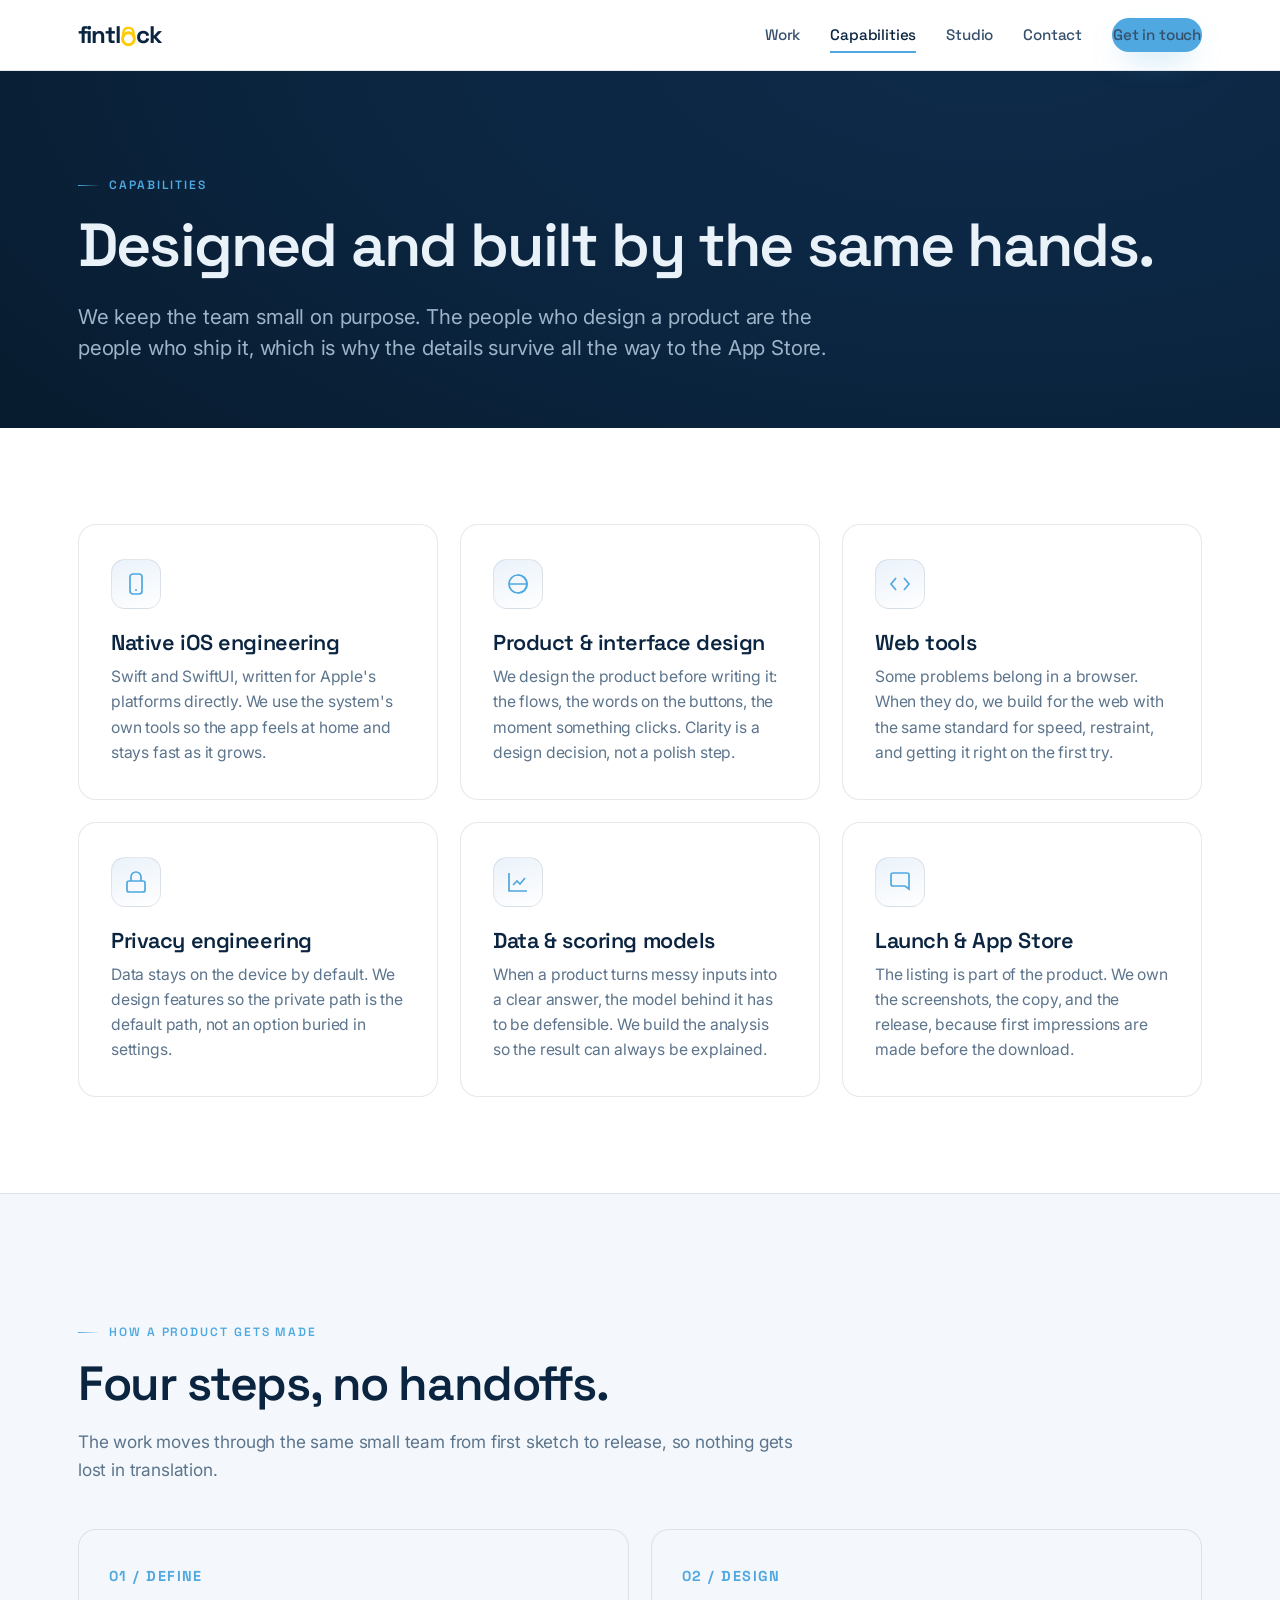
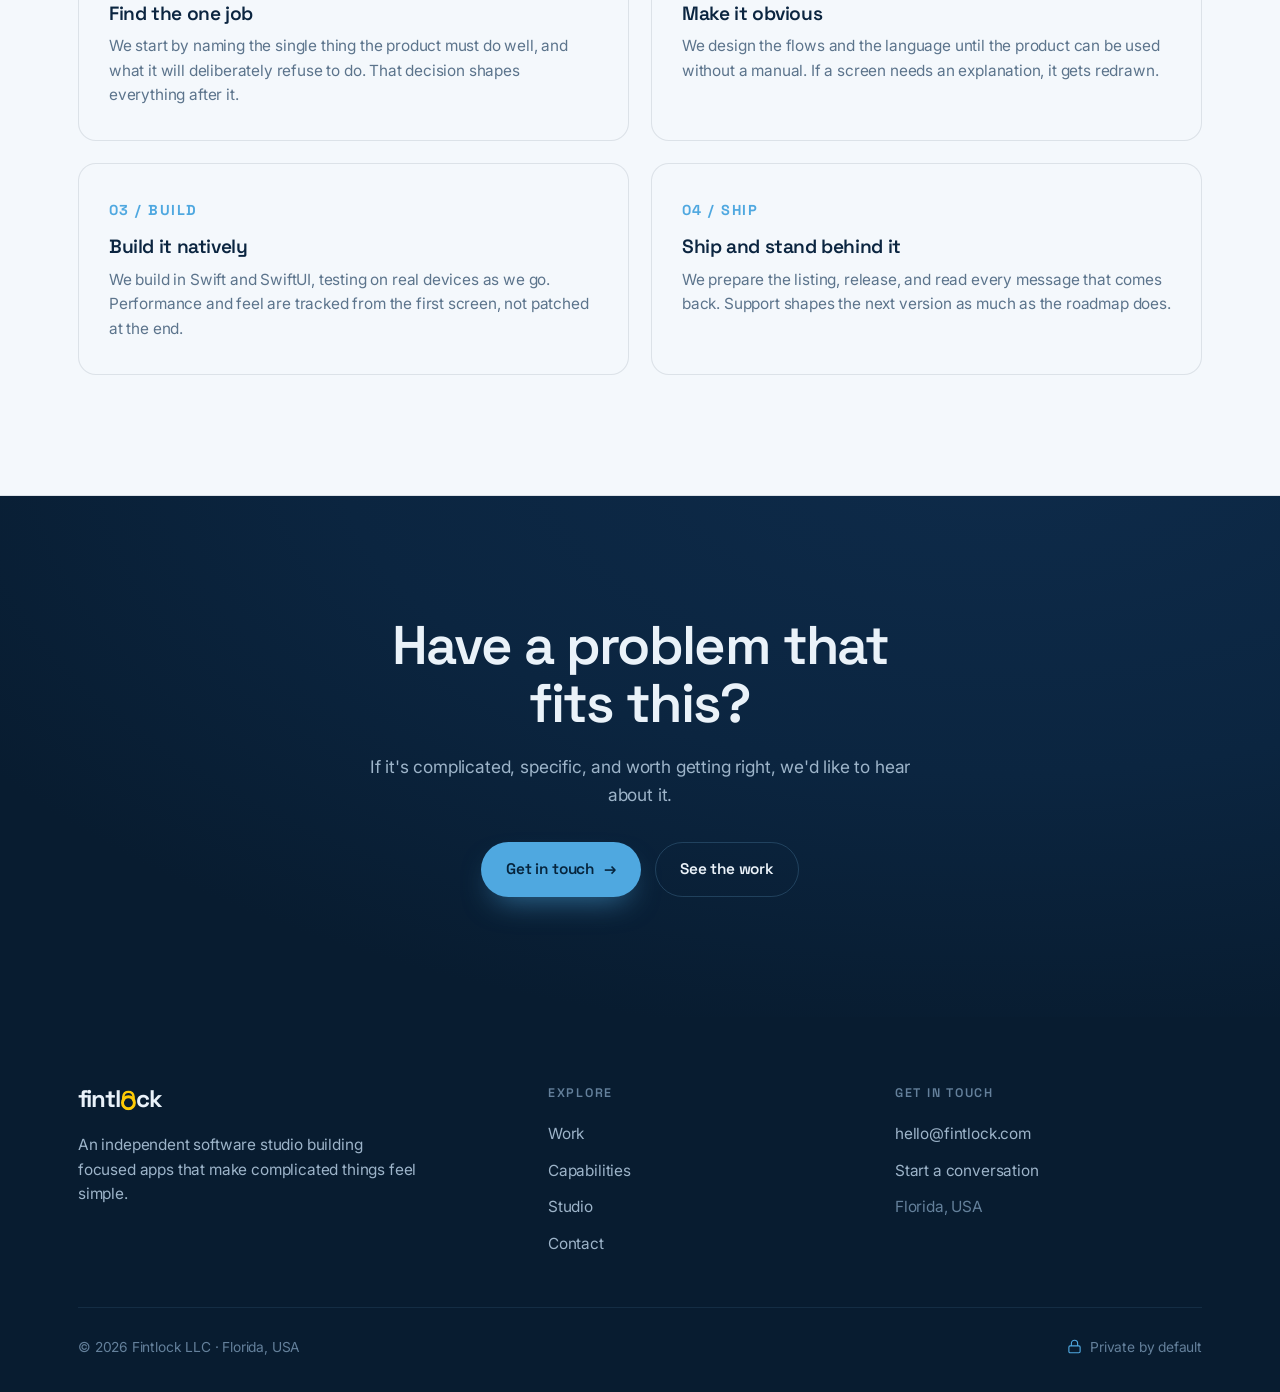
==== capabilities.html @ 6f660815 "Replace site with new multi-page design (alternate); original saved on original-backup branch" ====
<!DOCTYPE html>
<html lang="en">
<head>
  <meta charset="utf-8">
  <meta name="viewport" content="width=device-width, initial-scale=1">
  <title>Capabilities — Fintlock</title>
  <meta name="description" content="How Fintlock works: native iOS engineering, in-house product design, and web tools, delivered by one small team from idea to App Store.">
  <meta property="og:title" content="Capabilities — Fintlock">
  <meta property="og:description" content="Native iOS, product design, and web tools, carried end to end by one team.">
  <link rel="preconnect" href="https://fonts.googleapis.com">
  <link rel="preconnect" href="https://fonts.gstatic.com" crossorigin>
  <link href="https://fonts.googleapis.com/css2?family=Inter:wght@400;500;600&family=Space+Grotesk:wght@500;600;700&display=swap" rel="stylesheet">
  <link rel="stylesheet" href="styles.css">
</head>
<body>

  <header class="site-nav">
    <div class="wrap nav-inner">
      <a class="wordmark" href="index.html" aria-label="Fintlock — home">fintl<svg class="lock-o" viewBox="0 0 70 94" aria-hidden="true" focusable="false"><path d="M11 46V30a24 24 0 0 1 48 0v16" fill="none" stroke="#FFCB05" stroke-width="12" stroke-linecap="round"/><circle cx="35" cy="58" r="28" fill="none" stroke="#FFCB05" stroke-width="14"/></svg>ck</a>
      <div class="nav-right">
        <nav class="nav-links" aria-label="Primary">
          <a href="work.html">Work</a>
          <a href="capabilities.html" class="active">Capabilities</a>
          <a href="studio.html">Studio</a>
          <a href="contact.html">Contact</a>
          <a class="btn btn-primary nav-cta" href="contact.html">Get in touch</a>
        </nav>
        <button class="nav-toggle" type="button" aria-label="Toggle navigation" aria-expanded="false">
          <span></span><span></span><span></span>
        </button>
      </div>
    </div>
  </header>

  <main>

    <section class="page-hero on-navy">
      <div class="wrap">
        <span class="eyebrow">Capabilities</span>
        <h1>Designed and built by the same hands.</h1>
        <p class="lead">We keep the team small on purpose. The people who design a product are the people who ship it, which is why the details survive all the way to the App Store.</p>
      </div>
    </section>

    <section class="section-pad">
      <div class="wrap">
        <div class="grid grid-3">
          <article class="card reveal">
            <div class="ico"><svg viewBox="0 0 24 24" fill="none" stroke="currentColor" stroke-width="1.7" aria-hidden="true"><rect x="6" y="2" width="12" height="20" rx="3"/><line x1="11" y1="18" x2="13" y2="18"/></svg></div>
            <h3>Native iOS engineering</h3>
            <p>Swift and SwiftUI, written for Apple's platforms directly. We use the system's own tools so the app feels at home and stays fast as it grows.</p>
          </article>
          <article class="card reveal">
            <div class="ico"><svg viewBox="0 0 24 24" fill="none" stroke="currentColor" stroke-width="1.7" aria-hidden="true"><circle cx="12" cy="12" r="9"/><path d="M12 3a9 9 0 0 1 0 18M3 12h18"/></svg></div>
            <h3>Product &amp; interface design</h3>
            <p>We design the product before writing it: the flows, the words on the buttons, the moment something clicks. Clarity is a design decision, not a polish step.</p>
          </article>
          <article class="card reveal">
            <div class="ico"><svg viewBox="0 0 24 24" fill="none" stroke="currentColor" stroke-width="1.7" aria-hidden="true"><polyline points="8 6 3 12 8 18"/><polyline points="16 6 21 12 16 18"/></svg></div>
            <h3>Web tools</h3>
            <p>Some problems belong in a browser. When they do, we build for the web with the same standard for speed, restraint, and getting it right on the first try.</p>
          </article>
          <article class="card reveal">
            <div class="ico"><svg viewBox="0 0 24 24" fill="none" stroke="currentColor" stroke-width="1.7" aria-hidden="true"><rect x="3" y="11" width="18" height="11" rx="2"/><path d="M7 11V7a5 5 0 0 1 10 0v4"/></svg></div>
            <h3>Privacy engineering</h3>
            <p>Data stays on the device by default. We design features so the private path is the default path, not an option buried in settings.</p>
          </article>
          <article class="card reveal">
            <div class="ico"><svg viewBox="0 0 24 24" fill="none" stroke="currentColor" stroke-width="1.7" aria-hidden="true"><path d="M3 3v18h18"/><path d="M7 15l4-4 3 3 5-6"/></svg></div>
            <h3>Data &amp; scoring models</h3>
            <p>When a product turns messy inputs into a clear answer, the model behind it has to be defensible. We build the analysis so the result can always be explained.</p>
          </article>
          <article class="card reveal">
            <div class="ico"><svg viewBox="0 0 24 24" fill="none" stroke="currentColor" stroke-width="1.7" aria-hidden="true"><path d="M5 3h14a2 2 0 0 1 2 2v14l-4-3H5a2 2 0 0 1-2-2V5a2 2 0 0 1 2-2z"/></svg></div>
            <h3>Launch &amp; App Store</h3>
            <p>The listing is part of the product. We own the screenshots, the copy, and the release, because first impressions are made before the download.</p>
          </article>
        </div>
      </div>
    </section>

    <section class="section-pad-lg" style="background:var(--bg-tint);border-top:1px solid var(--line);border-bottom:1px solid var(--line)">
      <div class="wrap">
        <div class="section-head reveal">
          <span class="eyebrow">How a product gets made</span>
          <h2 class="title">Four steps, no handoffs.</h2>
          <p>The work moves through the same small team from first sketch to release, so nothing gets lost in translation.</p>
        </div>
        <div class="grid grid-2" style="margin-top:46px">
          <div class="step reveal">
            <span class="n">01 / DEFINE</span>
            <h3>Find the one job</h3>
            <p>We start by naming the single thing the product must do well, and what it will deliberately refuse to do. That decision shapes everything after it.</p>
          </div>
          <div class="step reveal">
            <span class="n">02 / DESIGN</span>
            <h3>Make it obvious</h3>
            <p>We design the flows and the language until the product can be used without a manual. If a screen needs an explanation, it gets redrawn.</p>
          </div>
          <div class="step reveal">
            <span class="n">03 / BUILD</span>
            <h3>Build it natively</h3>
            <p>We build in Swift and SwiftUI, testing on real devices as we go. Performance and feel are tracked from the first screen, not patched at the end.</p>
          </div>
          <div class="step reveal">
            <span class="n">04 / SHIP</span>
            <h3>Ship and stand behind it</h3>
            <p>We prepare the listing, release, and read every message that comes back. Support shapes the next version as much as the roadmap does.</p>
          </div>
        </div>
      </div>
    </section>

    <section class="section-pad-lg on-navy">
      <div class="wrap cta-band">
        <h2 class="reveal">Have a problem that fits this?</h2>
        <p class="reveal">If it's complicated, specific, and worth getting right, we'd like to hear about it.</p>
        <div class="cta-actions reveal">
          <a class="btn btn-primary" href="contact.html">Get in touch <span class="arrow" aria-hidden="true">&rarr;</span></a>
          <a class="btn btn-ghost" href="work.html">See the work</a>
        </div>
      </div>
    </section>

  </main>

  <footer>
    <div class="wrap">
      <div class="foot-top">
        <div class="foot-brand">
          <a class="wordmark" href="index.html" aria-label="Fintlock — home">fintl<svg class="lock-o" viewBox="0 0 70 94" aria-hidden="true" focusable="false"><path d="M11 46V30a24 24 0 0 1 48 0v16" fill="none" stroke="#FFCB05" stroke-width="12" stroke-linecap="round"/><circle cx="35" cy="58" r="28" fill="none" stroke="#FFCB05" stroke-width="14"/></svg>ck</a>
          <p>An independent software studio building focused apps that make complicated things feel simple.</p>
        </div>
        <div class="foot-col">
          <h4>Explore</h4>
          <a href="work.html">Work</a>
          <a href="capabilities.html">Capabilities</a>
          <a href="studio.html">Studio</a>
          <a href="contact.html">Contact</a>
        </div>
        <div class="foot-col">
          <h4>Get in touch</h4>
          <a href="mailto:hello@fintlock.com">hello@fintlock.com</a>
          <a href="contact.html">Start a conversation</a>
          <span style="display:block;color:var(--on-navy-faint);padding:6px 0;font-size:0.96rem">Florida, USA</span>
        </div>
      </div>
      <div class="foot-bottom">
        <span>&copy; <span data-year>2026</span> Fintlock LLC · Florida, USA</span>
        <span class="priv">
          <svg viewBox="0 0 24 24" fill="none" stroke="currentColor" stroke-width="1.8" aria-hidden="true"><rect x="3" y="11" width="18" height="11" rx="2"/><path d="M7 11V7a5 5 0 0 1 10 0v4"/></svg>
          Private by default
        </span>
      </div>
    </div>
  </footer>

  <script src="app.js"></script>
</body>
</html>
---- styles.css ----
/* =========================================================
   Fintlock — Independent Software Studio
   Color system carried from fintlock.com brand tokens.
   Fintley blues: --sky #4FA8E0  &  --sky-bright #7CC4F0
   ========================================================= */

:root {
  /* Brand */
  --navy-deep: #081C30;
  --navy:      #0B2540;
  --navy-raise:#0E2B4A;
  --sky:       #4FA8E0;   /* Fintley blue 1 */
  --sky-bright:#7CC4F0;   /* Fintley blue 2 */
  --maize:     #FFCB05;   /* lock accent */

  /* Light surface system */
  --bg:        #FFFFFF;
  --bg-tint:   #F4F8FC;
  --bg-tint-2: #EAF2FA;
  --ink:       #0B2540;   /* primary text on light */
  --ink-soft:  #36506B;
  --muted:     #5C748C;
  --faint:     #8AA0B5;
  --line:      rgba(11,37,64,0.10);
  --line-2:    rgba(11,37,64,0.16);

  /* On-navy text */
  --on-navy:       #EAF2F9;
  --on-navy-muted: #9DB4C9;
  --on-navy-faint: #64809B;
  --line-sky:      rgba(124,196,240,0.20);
  --line-sky-soft: rgba(124,196,240,0.10);

  --radius:    18px;
  --radius-sm: 12px;
  --shadow:    0 18px 50px -28px rgba(11,37,64,0.35);
  --shadow-lg: 0 40px 90px -40px rgba(11,37,64,0.45);
  --maxw:      1180px;
  --ease:      cubic-bezier(.22,.61,.36,1);

  --font-body: "Inter", -apple-system, "system-ui", "SF Pro Text", "Segoe UI", Roboto, Helvetica, Arial, sans-serif;
  --font-disp: "Space Grotesk", "Inter", -apple-system, "system-ui", "Segoe UI", sans-serif;
}

/* ---------- Reset ---------- */
*,*::before,*::after { box-sizing: border-box; }
* { margin: 0; padding: 0; }
html { scroll-behavior: smooth; -webkit-text-size-adjust: 100%; }
body {
  font-family: var(--font-body);
  color: var(--ink);
  background: var(--bg);
  line-height: 1.6;
  font-size: 17px;
  letter-spacing: -0.01em;
  -webkit-font-smoothing: antialiased;
  text-rendering: optimizeLegibility;
}
img, svg { display: block; max-width: 100%; }
a { color: inherit; text-decoration: none; }
ul { list-style: none; }

/* ---------- Layout ---------- */
.wrap { width: 100%; max-width: var(--maxw); margin: 0 auto; padding: 0 28px; }
section { position: relative; }
.section-pad { padding: 96px 0; }
.section-pad-lg { padding: 120px 0; }

.eyebrow {
  display: inline-flex; align-items: center; gap: 9px;
  font-family: var(--font-disp);
  font-size: 12px; font-weight: 600;
  letter-spacing: 0.16em; text-transform: uppercase;
  color: var(--sky);
}
.eyebrow::before {
  content: ""; width: 22px; height: 1.5px;
  background: linear-gradient(90deg, var(--sky), transparent);
}
.eyebrow.center { justify-content: center; }

h1,h2,h3,h4 { font-family: var(--font-disp); color: var(--ink); line-height: 1.08; letter-spacing: -0.03em; font-weight: 600; }
.display { font-size: clamp(2.6rem, 6vw, 4.6rem); font-weight: 700; }
h2.title { font-size: clamp(2rem, 4vw, 3rem); margin-top: 16px; }
h3 { font-size: 1.35rem; letter-spacing: -0.02em; }
.lead { font-size: clamp(1.05rem, 1.6vw, 1.3rem); color: var(--ink-soft); line-height: 1.55; }
.muted { color: var(--muted); }
.section-head { max-width: 720px; }
.section-head.center { margin: 0 auto; text-align: center; }
.section-head p { margin-top: 18px; color: var(--muted); font-size: 1.08rem; }

/* ---------- Buttons ---------- */
.btn {
  display: inline-flex; align-items: center; gap: 10px;
  font-family: var(--font-disp); font-weight: 600; font-size: 0.96rem;
  padding: 14px 24px; border-radius: 999px;
  border: 1px solid transparent; cursor: pointer;
  transition: transform .25s var(--ease), box-shadow .25s var(--ease), background .25s, color .25s, border-color .25s;
  white-space: nowrap;
}
.btn .arrow { transition: transform .25s var(--ease); }
.btn:hover .arrow { transform: translateX(4px); }
.btn-primary { background: var(--sky); color: #06243c; box-shadow: 0 14px 30px -12px rgba(79,168,224,0.6); }
.btn-primary:hover { background: var(--sky-bright); transform: translateY(-2px); box-shadow: 0 20px 40px -14px rgba(79,168,224,0.7); }
.btn-ghost { background: transparent; color: var(--ink); border-color: var(--line-2); }
.btn-ghost:hover { border-color: var(--sky); color: var(--sky); transform: translateY(-2px); }
/* On navy */
.on-navy .btn-ghost { color: var(--on-navy); border-color: var(--line-sky); }
.on-navy .btn-ghost:hover { border-color: var(--sky-bright); color: var(--sky-bright); }

.textlink { display: inline-flex; align-items: center; gap: 8px; font-family: var(--font-disp); font-weight: 600; color: var(--sky); font-size: 0.95rem; }
.textlink .arrow { transition: transform .25s var(--ease); }
.textlink:hover { color: var(--ink); }
.on-navy .textlink:hover { color: var(--sky-bright); }
.textlink:hover .arrow { transform: translateX(4px); }

/* ---------- Navy sections ---------- */
.on-navy {
  background: radial-gradient(1200px 600px at 78% -10%, var(--navy-raise), var(--navy) 55%, var(--navy-deep));
  color: var(--on-navy);
}
.on-navy h1,.on-navy h2,.on-navy h3,.on-navy h4 { color: var(--on-navy); }
.on-navy .lead { color: var(--on-navy-muted); }
.on-navy .section-head p { color: var(--on-navy-muted); }
.on-navy .muted { color: var(--on-navy-muted); }

/* ---------- Header ---------- */
.site-nav {
  position: sticky; top: 0; z-index: 100;
  backdrop-filter: saturate(140%) blur(12px);
  background: rgba(255,255,255,0.82);
  border-bottom: 1px solid var(--line);
  transition: background .3s, border-color .3s;
}
.nav-inner { display: flex; align-items: center; justify-content: space-between; height: 70px; }
.nav-right { display: flex; align-items: center; gap: 34px; }
.nav-links { display: flex; align-items: center; gap: 30px; }
.nav-links a {
  font-family: var(--font-disp); font-weight: 500; font-size: 0.95rem; color: var(--ink-soft);
  position: relative; padding: 4px 0; transition: color .2s;
}
.nav-links a::after {
  content: ""; position: absolute; left: 0; bottom: -2px; height: 2px; width: 0;
  background: var(--sky); transition: width .25s var(--ease);
}
.nav-links a:hover, .nav-links a.active { color: var(--ink); }
.nav-links a:hover::after, .nav-links a.active::after { width: 100%; }
.nav-cta { padding: 10px 18px; font-size: 0.9rem; }

/* Wordmark / logo */
.wordmark {
  display: inline-flex; align-items: baseline;
  font-family: var(--font-disp); font-weight: 700;
  font-size: 1.5rem; letter-spacing: -0.04em; color: var(--ink);
  line-height: 1;
}
.wordmark .lock-o {
  width: 0.62em; height: auto; margin: 0 0.02em; align-self: center;
  transform: translateY(0.06em);
}
.on-navy .wordmark, footer .wordmark { color: var(--on-navy); }

.nav-toggle { display: none; background: none; border: 0; cursor: pointer; width: 40px; height: 40px; position: relative; }
.nav-toggle span { position: absolute; left: 9px; right: 9px; height: 2px; background: var(--ink); transition: .3s var(--ease); }
.nav-toggle span:nth-child(1){ top: 14px; }
.nav-toggle span:nth-child(2){ top: 20px; }
.nav-toggle span:nth-child(3){ top: 26px; }
body.nav-open .nav-toggle span:nth-child(1){ top:20px; transform: rotate(45deg); }
body.nav-open .nav-toggle span:nth-child(2){ opacity: 0; }
body.nav-open .nav-toggle span:nth-child(3){ top:20px; transform: rotate(-45deg); }

/* ---------- Hero ---------- */
.hero { overflow: hidden; padding: 118px 0 110px; }
.hero::before {
  content:""; position:absolute; inset:0;
  background:
    radial-gradient(620px 320px at 12% 8%, rgba(124,196,240,0.16), transparent 70%),
    radial-gradient(700px 420px at 92% 90%, rgba(79,168,224,0.14), transparent 70%);
  pointer-events:none;
}
.hero .wrap { position: relative; }
.hero-grid { display: grid; grid-template-columns: 1.15fr 0.85fr; gap: 60px; align-items: center; }
.hero h1 { margin-top: 22px; }
.hero .lead { margin-top: 26px; max-width: 36ch; }
.hero-actions { display: flex; gap: 14px; margin-top: 38px; flex-wrap: wrap; }
.hero-meta { display: flex; gap: 26px; margin-top: 46px; flex-wrap: wrap; }
.hero-meta div { display: flex; flex-direction: column; gap: 2px; }
.hero-meta .k { font-family: var(--font-disp); font-weight: 700; font-size: 1.5rem; color: var(--sky-bright); letter-spacing: -0.02em; }
.hero-meta .l { font-size: 0.82rem; color: var(--on-navy-faint); letter-spacing: 0.02em; }

/* Hero device visual */
.device {
  position: relative; margin: 0 auto;
  width: 270px; aspect-ratio: 9/19;
  border-radius: 40px; padding: 12px;
  background: linear-gradient(160deg, #18334f, #0a1f36);
  border: 1px solid var(--line-sky);
  box-shadow: var(--shadow-lg), inset 0 1px 0 rgba(255,255,255,0.06);
}
.device::after { content:""; position:absolute; top:20px; left:50%; transform:translateX(-50%); width:96px; height:22px; background:#0a1f36; border-radius:14px; }
.device .screen {
  height: 100%; border-radius: 30px; overflow: hidden;
  background: radial-gradient(120% 80% at 50% 0%, #12365c, #0a1f38 70%);
  display: flex; flex-direction: column; align-items: center; justify-content: center; gap: 14px;
  position: relative;
}
.device .score {
  font-family: var(--font-disp); font-weight: 700; font-size: 4.6rem; line-height: 1;
  background: linear-gradient(180deg, var(--sky-bright), var(--sky)); -webkit-background-clip: text; background-clip: text; color: transparent;
}
.device .score-label { font-size: 0.72rem; letter-spacing: 0.22em; text-transform: uppercase; color: var(--on-navy-faint); }
.device .ring { width: 150px; height: 150px; border-radius: 50%; border: 2px solid var(--line-sky); position:absolute; top: 64px; }
.device .bars { display: flex; flex-direction: column; gap: 9px; width: 70%; margin-top: 8px; }
.device .bar { height: 7px; border-radius: 4px; background: rgba(124,196,240,0.16); overflow: hidden; }
.device .bar i { display:block; height:100%; border-radius:4px; background: linear-gradient(90deg, var(--sky), var(--sky-bright)); }

/* ---------- Logos / trust strip ---------- */
.strip { border-top: 1px solid var(--line-sky-soft); border-bottom: 1px solid var(--line-sky-soft); }
.strip .wrap { display: flex; flex-wrap: wrap; gap: 18px 48px; align-items: center; justify-content: space-between; padding-top: 26px; padding-bottom: 26px; }
.strip .item { display: flex; align-items: center; gap: 11px; color: var(--on-navy-muted); font-family: var(--font-disp); font-weight: 500; font-size: 0.95rem; }
.strip .item svg { width: 20px; height: 20px; color: var(--sky); flex: none; }

/* ---------- Cards / grids ---------- */
.grid { display: grid; gap: 22px; }
.grid-3 { grid-template-columns: repeat(3,1fr); }
.grid-2 { grid-template-columns: repeat(2,1fr); }

.card {
  background: var(--bg); border: 1px solid var(--line); border-radius: var(--radius);
  padding: 34px 32px; transition: transform .3s var(--ease), box-shadow .3s var(--ease), border-color .3s;
  position: relative; overflow: hidden;
}
.card:hover { transform: translateY(-5px); box-shadow: var(--shadow); border-color: rgba(79,168,224,0.4); }
.card .ico {
  width: 50px; height: 50px; border-radius: 14px; display: grid; place-items: center;
  background: linear-gradient(160deg, var(--bg-tint-2), #dcebfb00); border: 1px solid var(--line);
  color: var(--sky); margin-bottom: 22px;
}
.card .ico svg { width: 24px; height: 24px; }
.card h3 { margin-bottom: 10px; }
.card p { color: var(--muted); font-size: 0.98rem; }
.card .more { margin-top: 18px; }

/* numbered process cards */
.step { background: var(--bg-tint); border: 1px solid var(--line); border-radius: var(--radius); padding: 32px 30px; }
.step .n { font-family: var(--font-disp); font-weight: 700; font-size: 0.9rem; color: var(--sky); letter-spacing: 0.1em; }
.step h3 { margin: 14px 0 10px; font-size: 1.2rem; }
.step p { color: var(--muted); font-size: 0.96rem; }

/* ---------- Work / project cards ---------- */
.project {
  display: grid; grid-template-columns: 1fr 1fr; gap: 0; align-items: stretch;
  border: 1px solid var(--line); border-radius: var(--radius); overflow: hidden;
  background: var(--bg); transition: box-shadow .3s var(--ease), transform .3s var(--ease), border-color .3s;
}
.project:hover { box-shadow: var(--shadow); border-color: rgba(79,168,224,0.35); }
.project + .project { margin-top: 30px; }
.project.flip .project-visual { order: 2; }
.project-body { padding: 48px 46px; }
.project-tags { display: flex; gap: 8px; flex-wrap: wrap; margin-bottom: 18px; }
.tag { font-family: var(--font-disp); font-weight: 600; font-size: 0.72rem; letter-spacing: 0.1em; text-transform: uppercase; color: var(--sky); background: var(--bg-tint-2); border: 1px solid var(--line); border-radius: 999px; padding: 5px 12px; }
.project-body h3 { font-size: 1.8rem; }
.project-body .sub { font-size: 1.12rem; color: var(--ink-soft); margin: 10px 0 16px; font-family: var(--font-disp); font-weight: 500; }
.project-body p { color: var(--muted); }
.project-body .feats { margin: 22px 0 26px; display: grid; gap: 10px; }
.project-body .feats li { display: flex; gap: 11px; color: var(--ink-soft); font-size: 0.96rem; }
.project-body .feats svg { width: 18px; height: 18px; color: var(--sky); flex: none; margin-top: 3px; }
.status { display: inline-flex; align-items: center; gap: 8px; font-family: var(--font-disp); font-weight: 600; font-size: 0.8rem; letter-spacing: 0.06em; color: var(--ink-soft); }
.status .dot { width: 8px; height: 8px; border-radius: 50%; background: var(--maize); box-shadow: 0 0 0 4px rgba(255,203,5,0.18); }

.project-visual {
  background: radial-gradient(120% 90% at 30% 10%, var(--navy-raise), var(--navy) 60%, var(--navy-deep));
  min-height: 360px; display: grid; place-items: center; padding: 40px; position: relative; overflow: hidden;
}
.project-visual::before { content:""; position:absolute; inset:0; background: radial-gradient(400px 240px at 70% 90%, rgba(79,168,224,0.2), transparent 70%); }

/* simple visual motifs (per project) */
.viz-score { text-align: center; position: relative; z-index: 1; }
.viz-score .big { font-family: var(--font-disp); font-weight: 700; font-size: 5rem; line-height: 1; background: linear-gradient(180deg,var(--sky-bright),var(--sky)); -webkit-background-clip:text; background-clip:text; color:transparent; }
.viz-score .cap { color: var(--on-navy-faint); font-size: 0.72rem; letter-spacing: 0.22em; text-transform: uppercase; margin-top: 8px; }
.viz-score .row { display:flex; gap:18px; justify-content:center; margin-top: 22px; }
.viz-score .row span { color: var(--on-navy-muted); font-size: 0.78rem; }

.viz-dice { position: relative; z-index: 1; display:flex; flex-direction:column; align-items:center; gap: 18px; }
.viz-dice .d20 { width: 130px; height: 130px; filter: drop-shadow(0 18px 30px rgba(0,0,0,0.4)); }
.viz-dice .cap { color: var(--on-navy-muted); font-family: var(--font-disp); font-size: 0.95rem; }

.viz-doc { position: relative; z-index: 1; width: 200px; }
.viz-doc .sheet { background: rgba(234,242,249,0.06); border: 1px solid var(--line-sky); border-radius: 12px; padding: 18px; display:grid; gap:9px; }
.viz-doc .ln { height: 8px; border-radius: 4px; background: rgba(124,196,240,0.18); }
.viz-doc .ln.ok { background: linear-gradient(90deg,var(--sky),var(--sky-bright)); }
.viz-doc .ln.bad { background: rgba(255,203,5,0.5); }
.viz-doc .ln.w70 { width:70%; } .viz-doc .ln.w50{width:50%;} .viz-doc .ln.w85{width:85%;}
.viz-doc .check { display:flex; align-items:center; gap:8px; color: var(--on-navy-muted); font-size:0.8rem; margin-top:6px; }
.viz-doc .check svg { width:16px;height:16px;color:var(--sky); }

/* ---------- Values ---------- */
.value { padding: 30px 0; border-top: 1px solid var(--line-sky-soft); display: grid; grid-template-columns: 0.5fr 1fr; gap: 30px; align-items: start; }
.value h3 { font-size: 1.5rem; }
.value p { color: var(--on-navy-muted); }
.value .num { font-family: var(--font-disp); color: var(--sky); font-weight: 600; }

/* ---------- Quote ---------- */
.quote { text-align: center; max-width: 880px; margin: 0 auto; }
.quote p { font-family: var(--font-disp); font-weight: 500; font-size: clamp(1.5rem,3vw,2.2rem); line-height: 1.3; letter-spacing: -0.02em; color: var(--ink); }
.on-navy .quote p { color: var(--on-navy); }
.quote .mark { color: var(--sky); font-size: 3rem; font-family: var(--font-disp); line-height: 0; }

/* ---------- Stats band ---------- */
.stats { display: grid; grid-template-columns: repeat(4,1fr); gap: 24px; text-align: center; }
.stats .k { font-family: var(--font-disp); font-weight: 700; font-size: clamp(2.2rem,4vw,3rem); color: var(--sky-bright); letter-spacing: -0.02em; }
.stats .l { color: var(--on-navy-muted); font-size: 0.92rem; margin-top: 6px; }

/* ---------- CTA band ---------- */
.cta-band { text-align: center; }
.cta-band h2 { font-size: clamp(2rem,4.5vw,3.4rem); max-width: 16ch; margin: 0 auto; }
.cta-band p { color: var(--on-navy-muted); margin: 20px auto 34px; max-width: 52ch; font-size: 1.08rem; }
.cta-actions { display: flex; gap: 14px; justify-content: center; flex-wrap: wrap; }

/* ---------- Contact ---------- */
.contact-grid { display: grid; grid-template-columns: 0.9fr 1.1fr; gap: 56px; align-items: start; }
.contact-info .row { padding: 22px 0; border-top: 1px solid var(--line); }
.contact-info .row:first-of-type { border-top: 0; }
.contact-info .k { font-family: var(--font-disp); font-weight: 600; font-size: 0.78rem; letter-spacing: 0.12em; text-transform: uppercase; color: var(--sky); }
.contact-info .v { font-size: 1.15rem; margin-top: 6px; color: var(--ink); }
.contact-info .v a:hover { color: var(--sky); }
.form { background: var(--bg-tint); border: 1px solid var(--line); border-radius: var(--radius); padding: 34px; }
.field { margin-bottom: 18px; }
.field label { display: block; font-family: var(--font-disp); font-weight: 600; font-size: 0.82rem; color: var(--ink-soft); margin-bottom: 8px; letter-spacing: 0.02em; }
.field input, .field textarea, .field select {
  width: 100%; font-family: var(--font-body); font-size: 1rem; color: var(--ink);
  background: var(--bg); border: 1px solid var(--line-2); border-radius: var(--radius-sm);
  padding: 13px 15px; transition: border-color .2s, box-shadow .2s;
}
.field textarea { resize: vertical; min-height: 130px; }
.field input:focus, .field textarea:focus, .field select:focus { outline: none; border-color: var(--sky); box-shadow: 0 0 0 4px rgba(79,168,224,0.14); }
.form .note { font-size: 0.82rem; color: var(--faint); margin-top: 6px; }
.form-msg { display:none; margin-top:16px; padding:14px 16px; border-radius:var(--radius-sm); background:rgba(79,168,224,0.1); border:1px solid rgba(79,168,224,0.3); color:var(--ink); font-size:0.92rem; }
.form-msg.show { display:block; }

/* ---------- Page hero (inner pages) ---------- */
.page-hero { padding: 96px 0 64px; }
.page-hero h1 { font-size: clamp(2.4rem,5vw,3.8rem); margin-top: 18px; }
.page-hero p { margin-top: 22px; max-width: 60ch; }

/* ---------- Footer ---------- */
footer { background: var(--navy-deep); color: var(--on-navy-muted); padding: 70px 0 34px; }
.foot-top { display: grid; grid-template-columns: 1.4fr 1fr 1fr; gap: 40px; padding-bottom: 44px; border-bottom: 1px solid var(--line-sky-soft); }
.foot-brand p { color: var(--on-navy-muted); margin-top: 18px; max-width: 34ch; font-size: 0.96rem; }
.foot-col h4 { font-family: var(--font-disp); font-size: 0.78rem; letter-spacing: 0.14em; text-transform: uppercase; color: var(--on-navy-faint); margin-bottom: 16px; font-weight: 600; }
.foot-col a { display: block; color: var(--on-navy-muted); padding: 6px 0; font-size: 0.96rem; transition: color .2s; }
.foot-col a:hover { color: var(--sky-bright); }
.foot-bottom { display: flex; justify-content: space-between; align-items: center; gap: 16px; padding-top: 28px; flex-wrap: wrap; font-size: 0.86rem; color: var(--on-navy-faint); }
.foot-bottom .priv { display:inline-flex; align-items:center; gap:8px; }
.foot-bottom .priv svg { width:15px;height:15px;color:var(--sky); }

/* ---------- Reveal animation ---------- */
.reveal { opacity: 0; transform: translateY(22px); transition: opacity .7s var(--ease), transform .7s var(--ease); }
.reveal.in { opacity: 1; transform: none; }
@media (prefers-reduced-motion: reduce) { .reveal { opacity:1; transform:none; transition:none; } html{scroll-behavior:auto;} }

/* ---------- Responsive ---------- */
@media (max-width: 960px) {
  .hero-grid { grid-template-columns: 1fr; gap: 48px; }
  .hero-visual { order: -1; }
  .grid-3 { grid-template-columns: 1fr 1fr; }
  .project, .project.flip { grid-template-columns: 1fr; }
  .project.flip .project-visual { order: 0; }
  .project-visual { min-height: 280px; }
  .contact-grid { grid-template-columns: 1fr; gap: 36px; }
  .foot-top { grid-template-columns: 1fr 1fr; }
  .stats { grid-template-columns: 1fr 1fr; gap: 32px 24px; }
}
@media (max-width: 720px) {
  .nav-right { gap: 0; }
  .nav-links {
    position: fixed; inset: 70px 0 auto 0; flex-direction: column; align-items: flex-start; gap: 0;
    background: rgba(255,255,255,0.98); backdrop-filter: blur(12px); border-bottom: 1px solid var(--line);
    padding: 14px 28px 22px; transform: translateY(-120%); transition: transform .35s var(--ease); box-shadow: var(--shadow);
  }
  body.nav-open .nav-links { transform: translateY(0); }
  .nav-links a { width: 100%; padding: 14px 0; border-bottom: 1px solid var(--line); font-size: 1.05rem; }
  .nav-links .nav-cta { margin-top: 14px; border-bottom: 0; }
  .nav-toggle { display: block; }
  .section-pad, .section-pad-lg { padding: 72px 0; }
  .hero { padding: 70px 0 64px; }
  .grid-3, .grid-2 { grid-template-columns: 1fr; }
  .value { grid-template-columns: 1fr; gap: 10px; }
  .project-body { padding: 36px 28px; }
  .foot-top { grid-template-columns: 1fr; gap: 30px; }
  .stats { grid-template-columns: 1fr 1fr; }
  .hero-meta { gap: 20px 26px; }
}
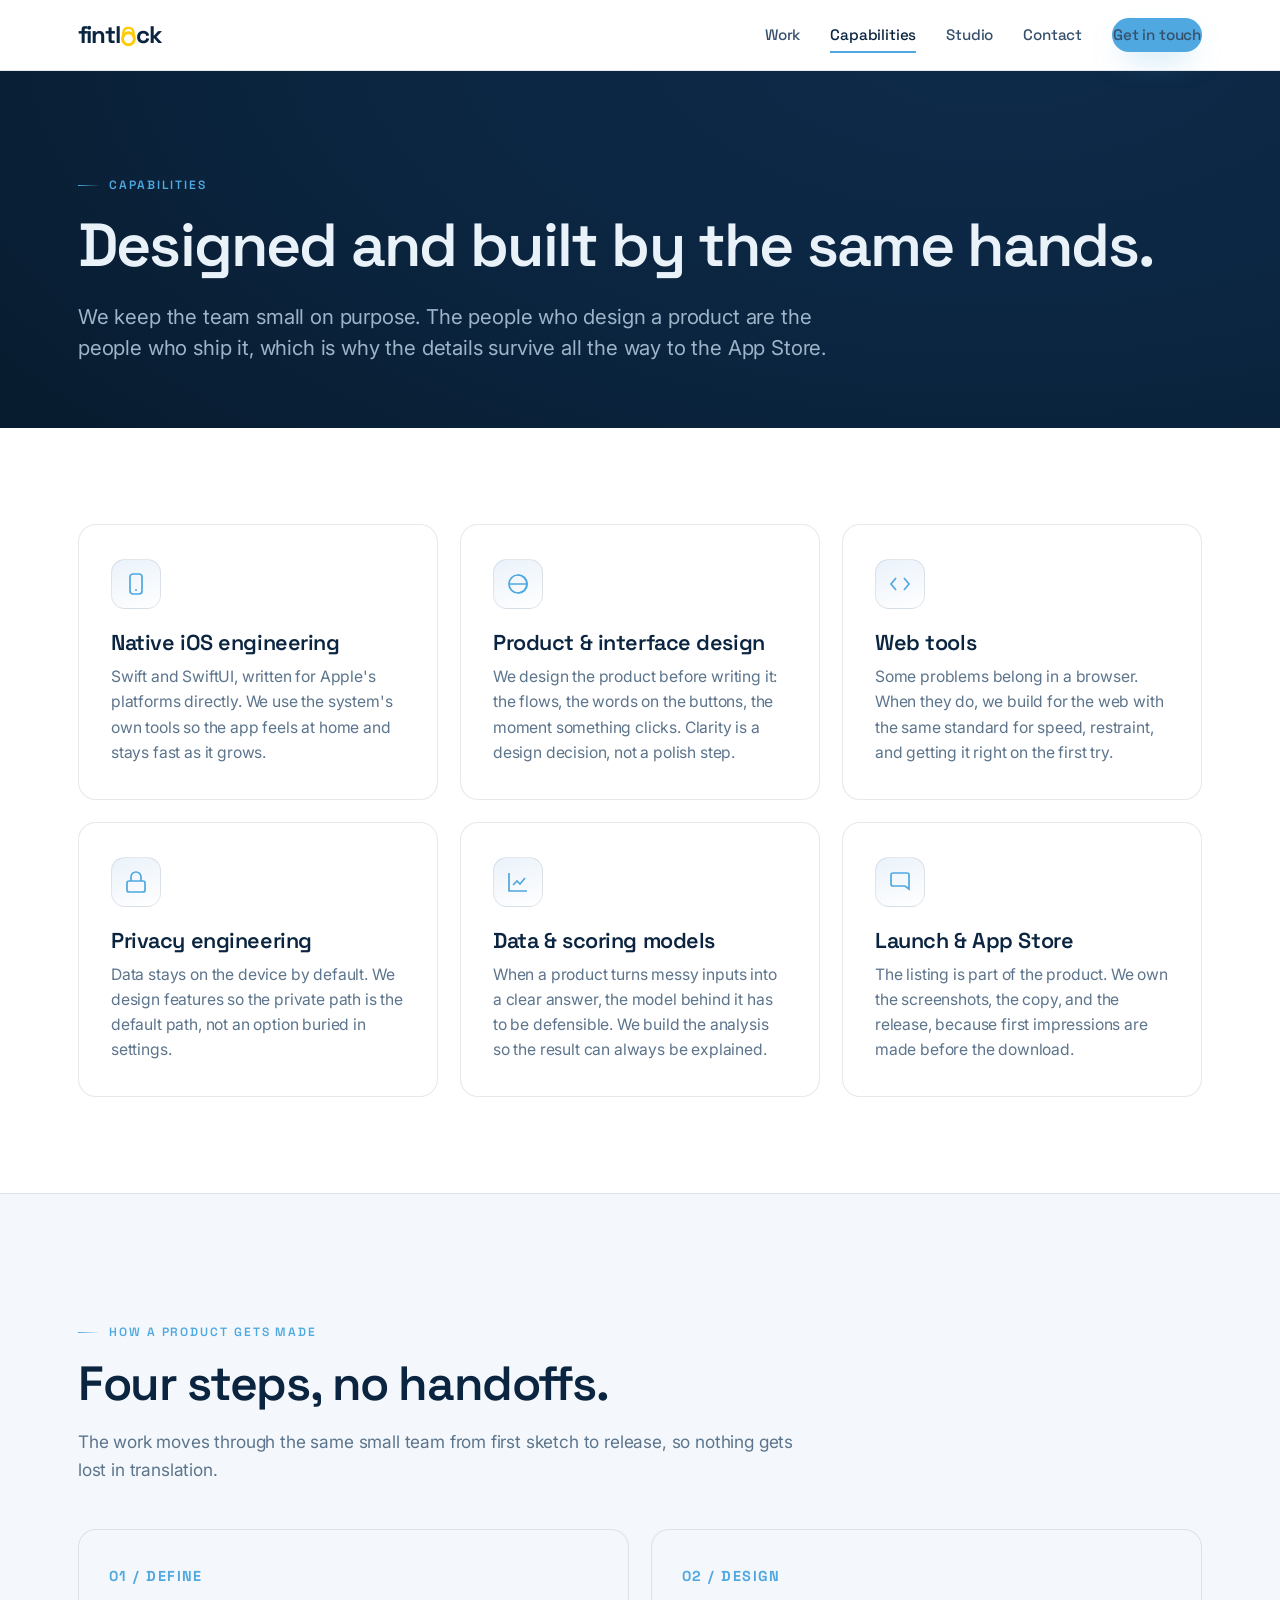
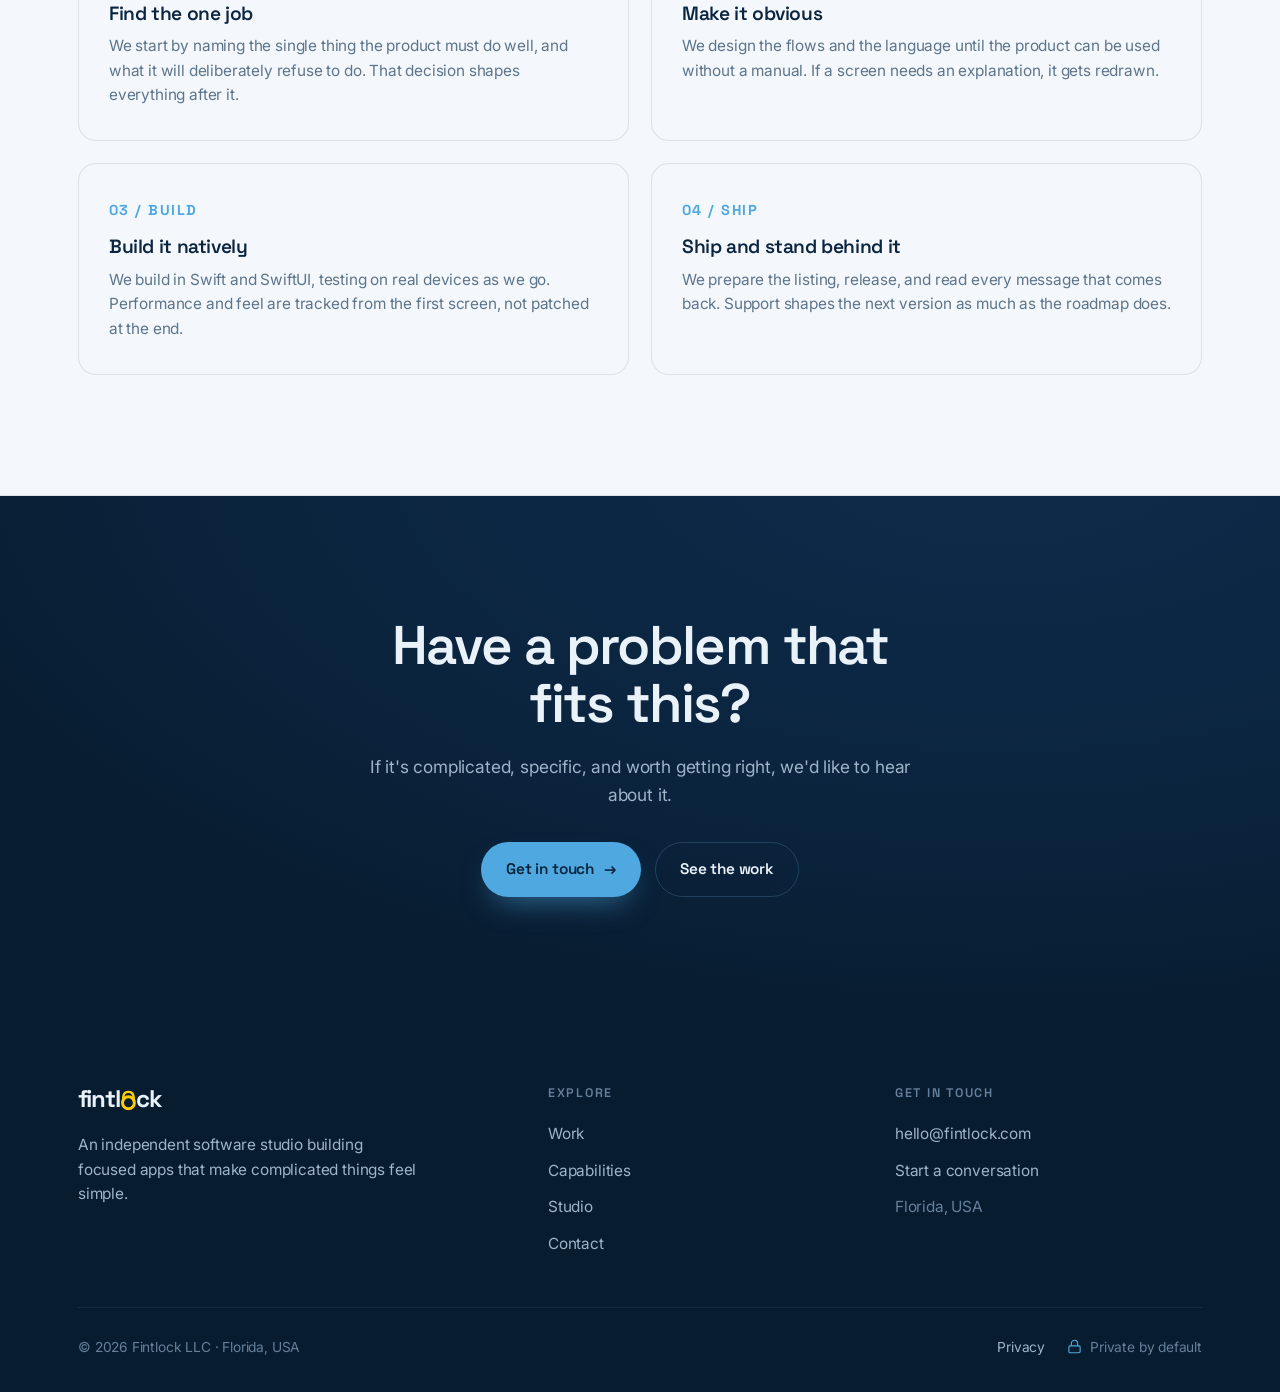
==== commit c28041a4: "Add Fintley app icon to splash; warm palette, static loader, notch fix; remove hero stats + Swift st" ====
--- a/capabilities.html
+++ b/capabilities.html
@@ -7,10 +7,12 @@
   <meta name="description" content="How Fintlock works: native iOS engineering, in-house product design, and web tools, delivered by one small team from idea to App Store.">
   <meta property="og:title" content="Capabilities — Fintlock">
   <meta property="og:description" content="Native iOS, product design, and web tools, carried end to end by one team.">
+  <meta name="theme-color" content="#081C30">
+  <link rel="icon" type="image/svg+xml" href="favicon.svg">
   <link rel="preconnect" href="https://fonts.googleapis.com">
   <link rel="preconnect" href="https://fonts.gstatic.com" crossorigin>
   <link href="https://fonts.googleapis.com/css2?family=Inter:wght@400;500;600&family=Space+Grotesk:wght@500;600;700&display=swap" rel="stylesheet">
-  <link rel="stylesheet" href="styles.css">
+  <link rel="stylesheet" href="styles.css?v=2">
 </head>
 <body>
 
@@ -147,14 +149,17 @@
       </div>
       <div class="foot-bottom">
         <span>&copy; <span data-year>2026</span> Fintlock LLC · Florida, USA</span>
-        <span class="priv">
-          <svg viewBox="0 0 24 24" fill="none" stroke="currentColor" stroke-width="1.8" aria-hidden="true"><rect x="3" y="11" width="18" height="11" rx="2"/><path d="M7 11V7a5 5 0 0 1 10 0v4"/></svg>
-          Private by default
+        <span class="foot-bottom-right">
+          <a href="privacy.html">Privacy</a>
+          <span class="priv">
+            <svg viewBox="0 0 24 24" fill="none" stroke="currentColor" stroke-width="1.8" aria-hidden="true"><rect x="3" y="11" width="18" height="11" rx="2"/><path d="M7 11V7a5 5 0 0 1 10 0v4"/></svg>
+            Private by default
+          </span>
         </span>
       </div>
     </div>
   </footer>
 
-  <script src="app.js"></script>
+  <script src="app.js?v=2"></script>
 </body>
 </html>
--- a/styles.css
+++ b/styles.css
@@ -12,6 +12,8 @@
   --sky:       #4FA8E0;   /* Fintley blue 1 */
   --sky-bright:#7CC4F0;   /* Fintley blue 2 */
   --maize:     #FFCB05;   /* lock accent */
+  --cream:     #EBDFBE;   /* toned-down warm tint of the maize */
+  --gold:      #E4BE63;   /* muted gold for warm splash accents */
 
   /* Light surface system */
   --bg:        #FFFFFF;
@@ -197,22 +199,49 @@
   border: 1px solid var(--line-sky);
   box-shadow: var(--shadow-lg), inset 0 1px 0 rgba(255,255,255,0.06);
 }
-.device::after { content:""; position:absolute; top:20px; left:50%; transform:translateX(-50%); width:96px; height:22px; background:#0a1f36; border-radius:14px; }
+.device::after { content:""; position:absolute; top:20px; left:50%; transform:translateX(-50%); width:80px; height:22px; background:#0a1f36; border-radius:14px; }
 .device .screen {
   height: 100%; border-radius: 30px; overflow: hidden;
   background: radial-gradient(120% 80% at 50% 0%, #12365c, #0a1f38 70%);
   display: flex; flex-direction: column; align-items: center; justify-content: center; gap: 14px;
   position: relative;
 }
-.device .score {
-  font-family: var(--font-disp); font-weight: 700; font-size: 4.6rem; line-height: 1;
-  background: linear-gradient(180deg, var(--sky-bright), var(--sky)); -webkit-background-clip: text; background-clip: text; color: transparent;
-}
-.device .score-label { font-size: 0.72rem; letter-spacing: 0.22em; text-transform: uppercase; color: var(--on-navy-faint); }
-.device .ring { width: 150px; height: 150px; border-radius: 50%; border: 2px solid var(--line-sky); position:absolute; top: 64px; }
-.device .bars { display: flex; flex-direction: column; gap: 9px; width: 70%; margin-top: 8px; }
-.device .bar { height: 7px; border-radius: 4px; background: rgba(124,196,240,0.16); overflow: hidden; }
-.device .bar i { display:block; height:100%; border-radius:4px; background: linear-gradient(90deg, var(--sky), var(--sky-bright)); }
+/* Fake app splash screen — three bands: status / lockup / loader+credit */
+.device .screen.splash { align-items: stretch; justify-content: flex-start; gap: 0; padding: 0; text-align: center; }
+
+/* iOS-style status bar */
+.splash-status { display: flex; justify-content: space-between; align-items: center; padding: 16px 18px 0; color: rgba(235,223,190,0.82); }
+.ss-time { font-family: var(--font-disp); font-weight: 600; font-size: 0.72rem; }
+.ss-icons { display: flex; align-items: center; gap: 5px; }
+.ss-i { height: 10px; width: auto; display: block; }
+
+/* centered lockup */
+.splash-center { flex: 1; display: flex; flex-direction: column; align-items: center; justify-content: center; padding: 0 22px; }
+.splash-icon {
+  width: 80px; height: 80px; border-radius: 20px; overflow: hidden;
+  display: grid; place-items: center; margin-bottom: 24px;
+  background: #0B2540;
+  border: 1px solid rgba(235,223,190,0.30);
+  box-shadow: 0 18px 32px -14px rgba(0,0,0,0.6), inset 0 1px 0 rgba(235,223,190,0.18);
+}
+.splash-icon svg { width: 100%; height: 100%; }
+.splash-name { display: flex; flex-direction: column; align-items: center; line-height: 1; }
+.splash-the, .splash-app {
+  font-family: var(--font-disp); font-weight: 600; font-size: 0.66rem;
+  letter-spacing: 0.42em; text-indent: 0.42em; text-transform: uppercase; color: var(--cream);
+}
+.splash-the { margin-bottom: 9px; }
+.splash-app { margin-top: 9px; opacity: 0.92; }
+.splash-word { font-family: var(--font-disp); font-weight: 700; font-size: 2.5rem; letter-spacing: -0.02em; line-height: 1; color: var(--cream); }
+.splash-tag { margin-top: 18px; font-family: var(--font-body); font-size: 0.74rem; color: rgba(235,223,190,0.7); letter-spacing: 0.01em; }
+
+/* bottom band: loading bar + studio credit */
+.splash-bottom { display: flex; flex-direction: column; align-items: center; gap: 13px; padding: 0 22px 26px; }
+.splash-load { width: 110px; height: 4px; border-radius: 3px; background: rgba(124,196,240,0.16); overflow: hidden; }
+.splash-load i { display: block; height: 100%; width: 60%; border-radius: 3px; background: linear-gradient(90deg, var(--cream), var(--gold)); }
+.splash-by { font-family: var(--font-disp); font-weight: 500; font-size: 0.9rem; color: var(--on-navy-muted); }
+.splash-mark { display: inline-flex; align-items: baseline; font-weight: 700; letter-spacing: -0.03em; color: var(--on-navy); }
+.splash-mark .lock-o { width: 0.6em; height: auto; align-self: center; transform: translateY(0.06em); margin: 0 0.01em; }
 
 /* ---------- Logos / trust strip ---------- */
 .strip { border-top: 1px solid var(--line-sky-soft); border-bottom: 1px solid var(--line-sky-soft); }
@@ -338,6 +367,19 @@
 .form-msg { display:none; margin-top:16px; padding:14px 16px; border-radius:var(--radius-sm); background:rgba(79,168,224,0.1); border:1px solid rgba(79,168,224,0.3); color:var(--ink); font-size:0.92rem; }
 .form-msg.show { display:block; }
 
+/* ---------- Long-form prose (privacy, legal) ---------- */
+.prose { max-width: 760px; }
+.prose h2 { font-size: 1.4rem; margin: 42px 0 12px; }
+.prose p { color: var(--ink-soft); margin-bottom: 14px; }
+.prose ul { margin: 0 0 16px; display: grid; gap: 8px; }
+.prose ul li { position: relative; padding-left: 22px; color: var(--ink-soft); }
+.prose ul li::before { content: ""; position: absolute; left: 4px; top: 11px; width: 6px; height: 6px; border-radius: 50%; background: var(--sky); }
+.prose a { color: var(--sky); }
+.prose a:hover { color: var(--ink); }
+.prose .meta { color: var(--muted); font-size: 0.95rem; margin-top: 8px; }
+.callout { background: var(--bg-tint); border: 1px solid var(--line); border-radius: var(--radius-sm); padding: 20px 24px; margin-bottom: 30px; }
+.callout p { color: var(--ink); margin: 0; font-size: 1.04rem; }
+
 /* ---------- Page hero (inner pages) ---------- */
 .page-hero { padding: 96px 0 64px; }
 .page-hero h1 { font-size: clamp(2.4rem,5vw,3.8rem); margin-top: 18px; }
@@ -351,6 +393,9 @@
 .foot-col a { display: block; color: var(--on-navy-muted); padding: 6px 0; font-size: 0.96rem; transition: color .2s; }
 .foot-col a:hover { color: var(--sky-bright); }
 .foot-bottom { display: flex; justify-content: space-between; align-items: center; gap: 16px; padding-top: 28px; flex-wrap: wrap; font-size: 0.86rem; color: var(--on-navy-faint); }
+.foot-bottom-right { display: inline-flex; align-items: center; gap: 22px; flex-wrap: wrap; }
+.foot-bottom a { color: var(--on-navy-muted); transition: color .2s; }
+.foot-bottom a:hover { color: var(--sky-bright); }
 .foot-bottom .priv { display:inline-flex; align-items:center; gap:8px; }
 .foot-bottom .priv svg { width:15px;height:15px;color:var(--sky); }
 
